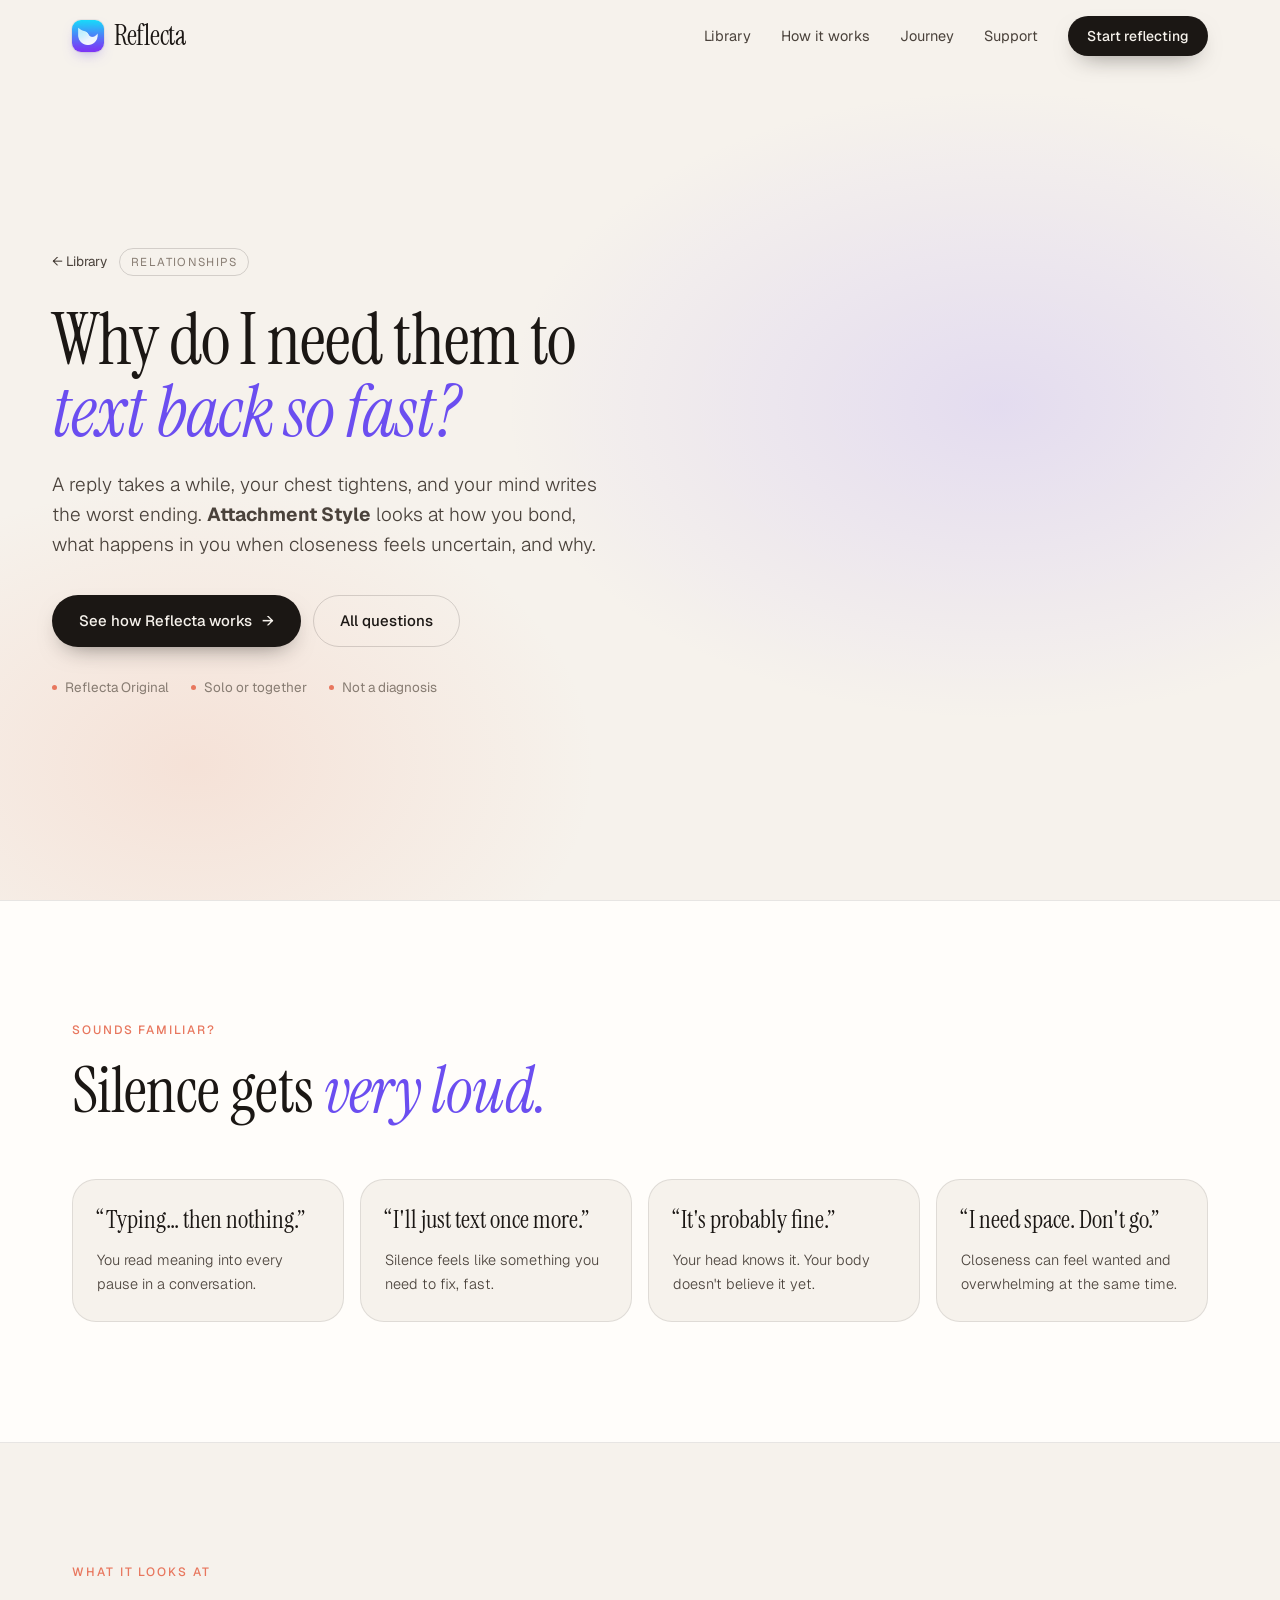
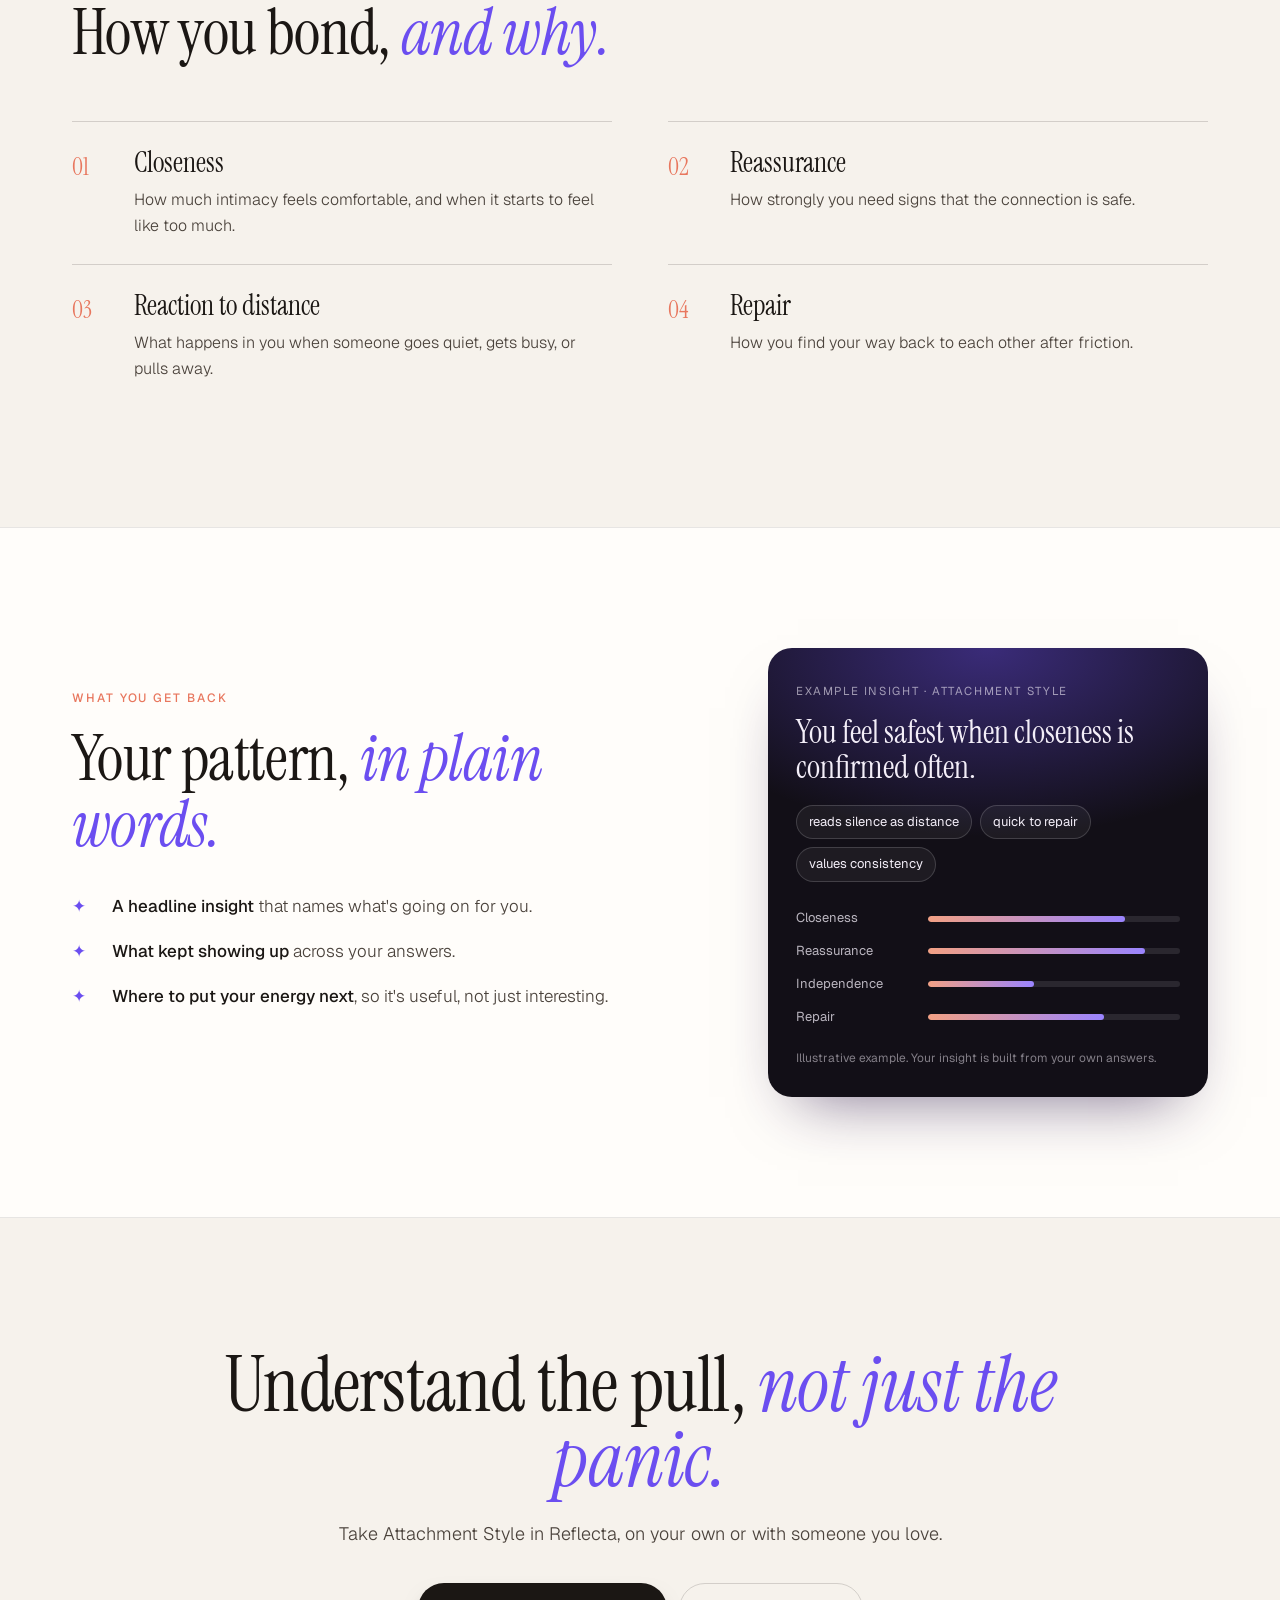
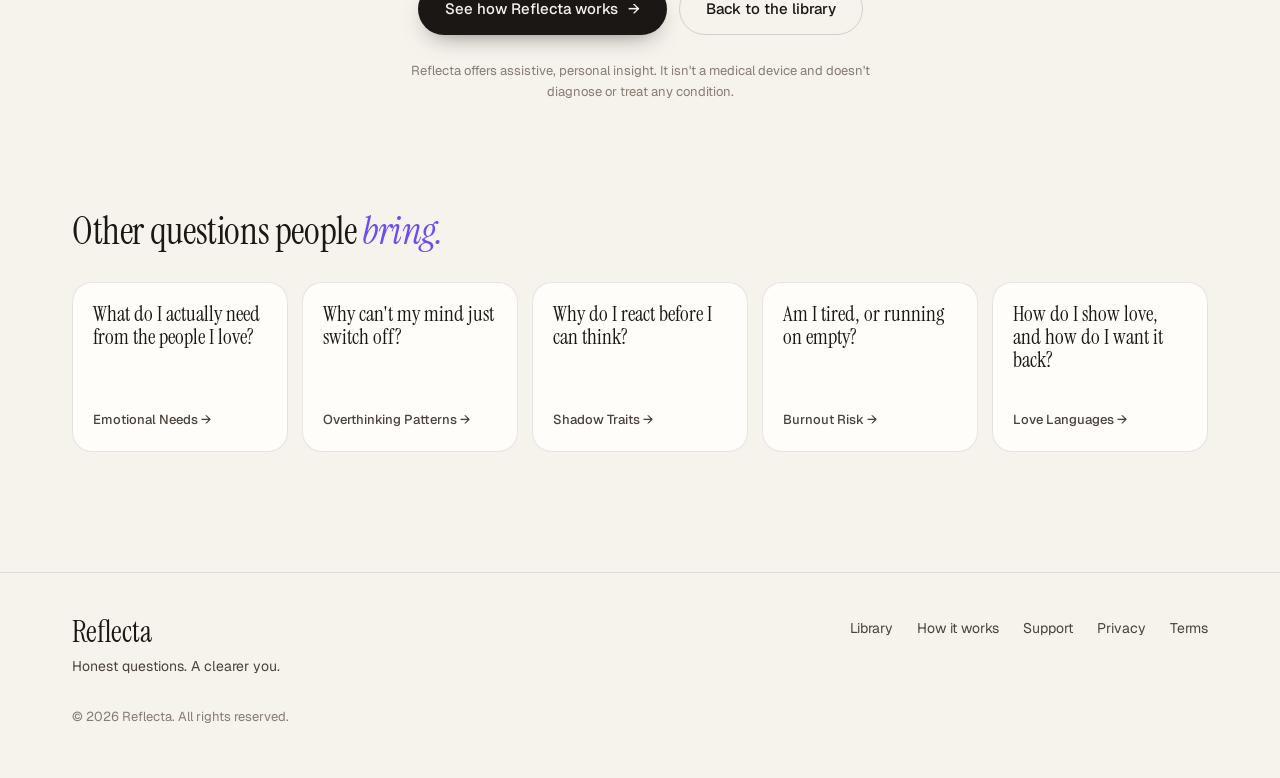
==== assessments/attachment-style/index.html @ c5481897 "Redesign landing around an animated thread story, add assessment pages - Hero film: a 2am "ok." text" ====
<!DOCTYPE html>
<html lang="en">
  <head>
    <meta charset="UTF-8" />
    <meta name="viewport" content="width=device-width, initial-scale=1" />
    <title>Why do I need them to text back so fast? · Attachment Style · Reflecta</title>
    <meta
      name="description"
      content="Attachment Style by Reflecta: understand why silence feels so loud, how you bond, and what you need to feel safe when closeness feels uncertain."
    />
    <meta name="theme-color" content="#f6f2ec" />
    <link rel="canonical" href="https://reflecta.app/assessments/attachment-style/" />
    <meta property="og:type" content="website" />
    <meta property="og:title" content="Why do I need them to text back so fast? · Reflecta" />
    <meta property="og:description" content="Attachment Style: understand why silence feels so loud." />
    <meta property="og:image" content="https://reflecta.app/icon.jpg" />
    <link rel="icon" href="../../icon.jpg" type="image/jpeg" sizes="any" />
    <link rel="apple-touch-icon" href="../../icon.jpg" />

    <link rel="preconnect" href="https://fonts.googleapis.com" />
    <link rel="preconnect" href="https://fonts.gstatic.com" crossorigin />
    <link
      href="https://fonts.googleapis.com/css2?family=Geist:wght@300;400;500;600&family=Instrument+Serif:ital@0;1&display=swap"
      rel="stylesheet"
    />
    <link rel="stylesheet" href="../assessment.css" />

    <script>
      // Open on the Reflecta thread unless motion is reduced or a moment is frozen (?t=).
      try {
        if (!matchMedia("(prefers-reduced-motion: reduce)").matches && !/[?&]t=/.test(location.search))
          document.documentElement.classList.add("intro-on");
      } catch (e) {}
    </script>

    <style>
      /* ---------- scene: the unanswered text ---------- */

      .a-hero {
        --glow-a: rgba(154, 132, 255, 0.2);
        --glow-b: rgba(242, 160, 132, 0.2);
      }

      .chat {
        left: 70px;
        top: 52px;
        width: 380px;
        height: 292px;
        padding: 16px 18px;
      }

      .chat > * {
        position: absolute;
      }

      .chat-head {
        left: 18px;
        top: 16px;
        display: flex;
        align-items: center;
        gap: 9px;
        font-size: 15px;
        font-weight: 500;
      }

      .av {
        display: inline-grid;
        place-items: center;
        width: 30px;
        height: 30px;
        border-radius: 50%;
        background: linear-gradient(135deg, #f2b28f, #c98ad8);
        color: #fff;
        font-size: 13px;
        font-weight: 600;
      }

      #sent {
        right: 18px;
        top: 66px;
        max-width: 250px;
        transform-origin: 100% 100%;
      }

      .delivered {
        right: 20px;
        top: 128px;
        font-size: 11.5px;
        color: var(--muted);
      }

      #reply {
        left: 18px;
        top: 156px;
        max-width: 250px;
        transform-origin: 0 100%;
      }

      .compose {
        left: 14px;
        right: 14px;
        bottom: 14px;
        height: 44px;
        display: flex;
        align-items: center;
        padding: 0 8px 0 16px;
        border-radius: 22px;
        border: 1px solid var(--line-2);
        background: var(--paper);
        font-size: 14px;
      }

      #draft:empty::before {
        content: "Message";
        color: var(--muted);
      }

      .caret {
        display: inline-block;
        width: 2px;
        height: 17px;
        margin-left: 1px;
        background: var(--violet);
        animation: blink 1s steps(1) infinite;
      }

      @keyframes blink {
        50% {
          opacity: 0;
        }
      }

      .compose .send {
        margin-left: auto;
        display: grid;
        place-items: center;
        width: 30px;
        height: 30px;
        border-radius: 50%;
        background: var(--paper-2);
        color: var(--muted);
      }

      .elapsed {
        left: 318px;
        top: 30px;
        display: grid;
        padding: 0;
        overflow: hidden;
      }

      .elapsed span {
        grid-area: 1 / 1;
        padding: 8px 14px;
      }

      .elapsed .dot {
        display: inline-block;
        width: 7px;
        height: 7px;
        margin-right: 6px;
        border-radius: 50%;
        background: var(--coral);
        vertical-align: 1px;
      }

      .elapsed .ok {
        background: #3aa76d;
      }

      #t1 {
        left: 330px;
        top: 312px;
      }

      #t2 {
        left: 18px;
        top: 330px;
      }

      #t3 {
        left: 196px;
        top: 362px;
      }

      /* heart monitor */

      .monitor {
        left: 40px;
        top: 410px;
        width: 480px;
        height: 64px;
        display: flex;
        align-items: center;
        gap: 14px;
      }

      .bpm {
        flex: none;
        width: 74px;
        font-size: 12px;
        color: var(--muted);
        line-height: 1.2;
      }

      .bpm b {
        display: block;
        font-family: var(--serif);
        font-weight: 400;
        font-size: 30px;
        color: var(--ink);
      }

      .bpm i {
        font-style: normal;
        color: var(--coral);
      }

      .ecg {
        position: relative;
        flex: 1;
        height: 64px;
        overflow: hidden;
        -webkit-mask-image: linear-gradient(90deg, transparent, #000 12%, #000 88%, transparent);
        mask-image: linear-gradient(90deg, transparent, #000 12%, #000 88%, transparent);
      }

      .ecg svg {
        position: absolute;
        left: 0;
        top: 0;
        width: 800px;
        height: 64px;
        overflow: visible;
      }

      .ecg path {
        fill: none;
        stroke-width: 2;
        stroke-linejoin: round;
        stroke-linecap: round;
      }

      .ecg .calm path {
        stroke: var(--violet);
      }

      .ecg .med path {
        stroke: #b064c8;
      }

      .ecg .fast path {
        stroke: var(--coral);
      }

      html.motion .ecg svg {
        animation: ecg 2.4s linear infinite;
      }

      html.motion .ecg .med {
        animation-duration: 1.7s;
      }

      html.motion .ecg .fast {
        animation-duration: 1.1s;
      }

      @keyframes ecg {
        to {
          translate: -400px 0;
        }
      }

      /* where you land */

      .spectrum {
        left: 70px;
        top: 494px;
        width: 420px;
      }

      .spectrum .track {
        position: relative;
        height: 6px;
        border-radius: 3px;
        background: linear-gradient(90deg, #8fb3e8, #c9b9f5 50%, var(--coral));
      }

      .spectrum .knob {
        position: absolute;
        left: 50%;
        top: 50%;
        width: 18px;
        height: 18px;
        margin: -9px 0 0 -9px;
        border-radius: 50%;
        background: var(--card);
        border: 2px solid var(--ink);
        box-shadow: 0 4px 10px rgba(27, 23, 20, 0.25);
        translate: 118px 0;
      }

      .spectrum .labels {
        display: flex;
        justify-content: space-between;
        margin-top: 12px;
        font-size: 12px;
        color: var(--muted);
      }

      .spectrum .labels b {
        color: var(--ink);
        font-weight: 500;
      }
    </style>
  </head>

  <body>
    <header class="site-header" id="site-header">
      <div class="wrap header-inner">
        <a class="brand-link" href="../../" aria-label="Reflecta home"><img src="../../icon.jpg" alt="" width="32" height="32" />Reflecta</a>
        <nav class="nav" aria-label="Primary">
          <a href="../../#assessments">Library</a>
          <a href="../../#how">How it works</a>
          <a href="../../#journey">Journey</a>
          <a href="../../#support">Support</a>
          <a class="btn btn-primary" href="../../#assessments">Start reflecting</a>
        </nav>
      </div>
    </header>

    <main>
      <section class="a-hero" aria-labelledby="title">
        <div class="wrap a-hero-grid">
          <div>
            <p class="crumbs"><a href="../../#assessments">← Library</a><span class="cat">Relationships</span></p>
            <h1 id="title">Why do I need them to <em>text back so fast?</em></h1>
            <p class="lead">
              A reply takes a while, your chest tightens, and your mind writes the worst ending.
              <strong>Attachment Style</strong> looks at how you bond, what happens in you when closeness
              feels uncertain, and why.
            </p>
            <div class="ctas">
              <a class="btn btn-primary" href="../../#how">See how Reflecta works <span class="arrow">→</span></a>
              <a class="btn btn-ghost" href="../../#assessments">All questions</a>
            </div>
            <ul class="hero-meta">
              <li>Reflecta Original</li>
              <li>Solo or together</li>
              <li>Not a diagnosis</li>
            </ul>
          </div>

          <figure class="scene-fig">
            <div class="stage-wrap">
              <div class="stage" id="stage" aria-hidden="true">
                <div class="scene">
                  <div class="s-chip elapsed" id="elapsed">
                    <span class="anim-only" id="e1"><i class="dot"></i>Delivered · just now</span>
                    <span class="anim-only" id="e2"><i class="dot"></i>Delivered · 4 min</span>
                    <span class="anim-only" id="e3"><i class="dot"></i>Delivered · 11 min</span>
                    <span class="anim-only" id="e4"><i class="dot"></i>Delivered · 23 min</span>
                    <span id="e5"><i class="dot ok"></i>Replied</span>
                  </div>

                  <div class="s-card chat" id="chat">
                    <div class="chat-head"><span class="av">A</span>Alex</div>
                    <div class="s-bub out" id="sent">Made it home! Tonight was really fun 💛</div>
                    <div class="delivered" id="delivered">Delivered 11:04 pm</div>
                    <div class="s-bub in" id="reply">Home safe too. Can't wait to see you again ✨</div>
                    <div class="compose"><span id="draft"></span><span class="caret"></span><span class="send">↑</span></div>
                  </div>

                  <div class="s-thought anim-only" id="t1">are they mad at me?</div>
                  <div class="s-thought anim-only" id="t2">did I come on too strong?</div>
                  <div class="s-thought anim-only" id="t3">maybe I should text again</div>

                  <div class="monitor" id="monitor">
                    <div class="bpm"><b id="bpm">74</b><i>♥</i> heart rate</div>
                    <div class="ecg">
                      <svg class="calm" id="ecgCalm" viewBox="0 0 800 64"><path /></svg>
                      <svg class="med anim-only" id="ecgMed" viewBox="0 0 800 64"><path /></svg>
                      <svg class="fast anim-only" id="ecgFast" viewBox="0 0 800 64"><path /></svg>
                    </div>
                  </div>

                  <div class="spectrum" id="spectrum">
                    <div class="track"><span class="knob" id="knob"></span></div>
                    <div class="labels"><span>Avoidant</span><span>Secure</span><b>Anxious</b></div>
                  </div>
                </div>
              </div>
            </div>
            <figcaption class="scene-cap">
              <span data-t0="0.3" data-t1="3.0">You hit send.</span>
              <span data-t0="3.2" data-t1="5.6">Minutes start to feel like hours.</span>
              <span data-t0="5.8" data-t1="8.6">Your body reacts before your mind does.</span>
              <span data-t0="9.0" data-t1="12.4">Attachment Style shows you <em>why.</em></span>
            </figcaption>
          </figure>
        </div>
      </section>

      <section class="section section-alt" aria-labelledby="familiar">
        <div class="wrap">
          <div class="section-head">
            <p class="kicker reveal">Sounds familiar?</p>
            <h2 class="reveal d1" id="familiar">Silence gets <em>very loud.</em></h2>
          </div>
          <div class="moments">
            <div class="moment reveal"><q>Typing… then nothing.</q><p>You read meaning into every pause in a conversation.</p></div>
            <div class="moment reveal d1"><q>I'll just text once more.</q><p>Silence feels like something you need to fix, fast.</p></div>
            <div class="moment reveal d2"><q>It's probably fine.</q><p>Your head knows it. Your body doesn't believe it yet.</p></div>
            <div class="moment reveal d3"><q>I need space. Don't go.</q><p>Closeness can feel wanted and overwhelming at the same time.</p></div>
          </div>
        </div>
      </section>

      <section class="section" aria-labelledby="looks">
        <div class="wrap">
          <div class="section-head">
            <p class="kicker reveal">What it looks at</p>
            <h2 class="reveal d1" id="looks">How you bond, <em>and why.</em></h2>
          </div>
          <div class="dims">
            <div class="dim reveal"><span class="ix">01</span><div><h3>Closeness</h3><p>How much intimacy feels comfortable, and when it starts to feel like too much.</p></div></div>
            <div class="dim reveal d1"><span class="ix">02</span><div><h3>Reassurance</h3><p>How strongly you need signs that the connection is safe.</p></div></div>
            <div class="dim reveal"><span class="ix">03</span><div><h3>Reaction to distance</h3><p>What happens in you when someone goes quiet, gets busy, or pulls away.</p></div></div>
            <div class="dim reveal d1"><span class="ix">04</span><div><h3>Repair</h3><p>How you find your way back to each other after friction.</p></div></div>
          </div>
        </div>
      </section>

      <section class="section section-alt" aria-labelledby="get">
        <div class="wrap get-grid">
          <div>
            <p class="kicker reveal">What you get back</p>
            <h2 class="reveal d1" id="get">Your pattern, <em>in plain words.</em></h2>
            <ul class="get-list">
              <li class="reveal"><span><b>A headline insight</b> that names what's going on for you.</span></li>
              <li class="reveal d1"><span><b>What kept showing up</b> across your answers.</span></li>
              <li class="reveal d2"><span><b>Where to put your energy next</b>, so it's useful, not just interesting.</span></li>
              <li class="reveal d3"><span><b>Take it together</b> and compare what each of you sees.</span></li>
            </ul>
          </div>
          <div class="s-dark insight-card reveal d1">
            <span class="k">Example insight · Attachment Style</span>
            <h3>You feel safest when closeness is confirmed often.</h3>
            <div class="chips"><span>reads silence as distance</span><span>quick to repair</span><span>values consistency</span></div>
            <div class="bars">
              <div class="bar">Closeness<i style="--v: 78%"></i></div>
              <div class="bar">Reassurance<i style="--v: 86%"></i></div>
              <div class="bar">Independence<i style="--v: 42%"></i></div>
              <div class="bar">Repair<i style="--v: 70%"></i></div>
            </div>
            <p class="note">Illustrative example. Your insight is built from your own answers.</p>
          </div>
        </div>
      </section>

      <section class="a-closing" aria-labelledby="closing">
        <div class="wrap reveal">
          <h2 id="closing">Understand the pull, <em>not just the panic.</em></h2>
          <p class="lead">Take Attachment Style in Reflecta, on your own or with someone you love.</p>
          <div class="ctas">
            <a class="btn btn-primary" href="../../#how">See how Reflecta works <span class="arrow">→</span></a>
            <a class="btn btn-ghost" href="../../#assessments">Back to the library</a>
          </div>
          <p class="disclaimer">Reflecta offers assistive, personal insight. It isn't a medical device and doesn't diagnose or treat any condition.</p>
        </div>
      </section>

      <section class="more" aria-labelledby="more">
        <div class="wrap">
          <h2 class="reveal" id="more">Other questions people <em>bring.</em></h2>
          <div class="more-grid">
            <a class="reveal" href="../emotional-needs/"><span class="q">What do I actually need from the people I love?</span><span class="n">Emotional Needs →</span></a>
            <a class="reveal d1" href="../overthinking-patterns/"><span class="q">Why can't my mind just switch off?</span><span class="n">Overthinking Patterns →</span></a>
            <a class="reveal d2" href="../shadow-traits/"><span class="q">Why do I react before I can think?</span><span class="n">Shadow Traits →</span></a>
            <a class="reveal d3" href="../burnout-risk/"><span class="q">Am I tired, or running on empty?</span><span class="n">Burnout Risk →</span></a>
            <a class="reveal d3" href="../love-languages/"><span class="q">How do I show love, and how do I want it back?</span><span class="n">Love Languages →</span></a>
          </div>
        </div>
      </section>
    </main>

    <footer>
      <div class="wrap footer-grid">
        <div class="footer-brand">
          <div class="name">Reflecta</div>
          <p>Honest questions. A clearer you.</p>
        </div>
        <div class="footer-links" aria-label="Footer">
          <a href="../../#assessments">Library</a>
          <a href="../../#how">How it works</a>
          <a href="../../#support">Support</a>
          <a href="../../#privacy">Privacy</a>
          <a href="../../#terms">Terms</a>
        </div>
        <p class="footer-meta">© <span id="year"></span> Reflecta. All rights reserved.</p>
      </div>
    </footer>

    <script src="../../thread.js"></script>
    <script src="../assessment.js"></script>
    <script>
      /* Scene (13 s loop): a text is sent · the "Delivered" clock ticks, worried thoughts pile up
       * and the heart rate climbs · a reply-chaser gets typed and deleted · the reply arrives,
       * the pulse settles · the spectrum shows where this leans: anxious. */
      (function () {
        // Heartbeat lines: a beat every `period` px, spike of `amp` px, two screens wide.
        function ecg(period, amp) {
          var d = "M0 40";
          for (var x = 0; x < 800; x += period) {
            d +=
              " L" + (x + period * 0.3) + " 40" +
              " q" + period * 0.05 + " -5 " + period * 0.1 + " 0" +
              " L" + (x + period * 0.5) + " 40" +
              " l4 " + amp * 0.18 + " l5 " + -amp * 1.18 + " l5 " + amp * 1.3 + " l4 " + -amp * 0.3 +
              " L" + (x + period * 0.75) + " 40" +
              " q" + period * 0.07 + " -8 " + period * 0.14 + " 0" +
              " L" + (x + period) + " 40";
          }
          return d;
        }
        document.querySelector("#ecgCalm path").setAttribute("d", ecg(100, 22));
        document.querySelector("#ecgMed path").setAttribute("d", ecg(66.67, 28));
        document.querySelector("#ecgFast path").setAttribute("d", ecg(44.44, 34));
      })();

      Scene(13, function (s) {
        var $ = function (id) {
          return document.getElementById(id);
        };
        s.pop($("chat"), 0.1, { s: 0.94, d: 0.7 });
        s.pop($("sent"), 0.45, { s: 0.85 });
        s.keys($("delivered"), [{ t: 0.9, opacity: 0 }, { t: 1.3, opacity: 1 }]);

        // the clock that won't stop
        var swap = { from: { opacity: 0, translate: "0 12px", filter: "blur(4px)" }, out: { opacity: 0, translate: "0 -12px", filter: "blur(4px)" }, i: 0.35, x: 0.3 };
        s.pop($("elapsed"), 0.9, { s: 0.8 });
        s.win($("e1"), 0.9, 3.0, swap);
        s.win($("e2"), 3.1, 5.4, swap);
        s.win($("e3"), 5.5, 7.0, swap);
        s.win($("e4"), 7.1, 8.7, swap);
        s.keys($("e5"), [{ t: 8.8, opacity: 0, translate: "0 12px", filter: "blur(4px)", easing: s.E.out }, { t: 9.2, opacity: 1, translate: "0 0", filter: "blur(0px)" }]);

        // the spiral
        var think = { from: { opacity: 0, scale: 0.6, filter: "blur(6px)" }, to: { opacity: 1, scale: 1, filter: "blur(0px)" }, out: { opacity: 0, scale: 0.9, filter: "blur(8px)" }, ease: s.E.spring, i: 0.6, x: 0.5 };
        s.win($("t1"), 3.4, 8.7, think);
        s.win($("t2"), 5.8, 8.75, think);
        s.win($("t3"), 7.2, 8.8, think);
        s.keys($("chat"), [{ t: 3.0, rotate: "0deg" }, { t: 6.0, rotate: "-0.6deg" }, { t: 7.5, rotate: "0.6deg" }, { t: 8.8, rotate: "0deg" }]);
        s.type($("draft"), "hey, just checking you got home ok?", 7.6, 8.3, [8.45, 8.75]);

        // the reply
        s.pop($("reply"), 8.95, { s: 0.6, d: 0.7 });

        // the body: three heartbeat lines and a counter
        s.keys($("ecgCalm"), [{ t: 3.0, opacity: 1 }, { t: 3.5, opacity: 0 }, { t: 9.0, opacity: 0 }, { t: 9.6, opacity: 1 }]);
        s.keys($("ecgMed"), [{ t: 0, opacity: 0 }, { t: 3.0, opacity: 0 }, { t: 3.5, opacity: 1 }, { t: 5.5, opacity: 1 }, { t: 6.0, opacity: 0 }]);
        s.keys($("ecgFast"), [{ t: 0, opacity: 0 }, { t: 5.5, opacity: 0 }, { t: 6.0, opacity: 1 }, { t: 9.0, opacity: 1 }, { t: 9.6, opacity: 0 }]);
        var bpmKeys = [[0, 72], [3.0, 72], [5.4, 92], [7.0, 109], [8.8, 124], [10.0, 75]];
        var bpm = $("bpm");
        s.track(function (t) {
          var v = bpmKeys[bpmKeys.length - 1][1];
          for (var i = 1; i < bpmKeys.length; i++) {
            if (t < bpmKeys[i][0]) {
              var a = bpmKeys[i - 1];
              var b = bpmKeys[i];
              v = a[1] + ((b[1] - a[1]) * (t - a[0])) / (b[0] - a[0]);
              break;
            }
          }
          var str = String(Math.round(v));
          if (bpm._v !== str) {
            bpm.textContent = str;
            bpm._v = str;
          }
        });

        // where it leans
        s.keys($("spectrum"), [{ t: 9.7, opacity: 0, translate: "0 14px", easing: s.E.out }, { t: 10.3, opacity: 1, translate: "0 0" }]);
        s.at($("knob"), 10.4, { translate: "0 0" }, { translate: "118px 0" }, 1.1, s.E.spring);
      });
    </script>
  </body>
</html>
---- assessments/assessment.css ----
:root {
  --paper: #f6f2ec;
  --paper-2: #efe8de;
  --card: #fffdfa;
  --ink: #1b1714;
  --ink-2: #4a423b;
  --muted: #877c72;
  --line: rgba(27, 23, 20, 0.1);
  --line-2: rgba(27, 23, 20, 0.16);
  --coral: #e8775e;
  --coral-2: #f2a084;
  --violet: #6b4ef0;
  --violet-2: #9a84ff;
  --screen: #120f17;
  --serif: "Instrument Serif", "Iowan Old Style", Georgia, serif;
  --sans: "Geist", ui-sans-serif, system-ui, -apple-system, "Segoe UI", sans-serif;
  --out: cubic-bezier(0.2, 0.8, 0.2, 1);
  --inout: cubic-bezier(0.65, 0, 0.35, 1);
  --shadow: 0 1px 2px rgba(27, 23, 20, 0.05), 0 12px 32px -12px rgba(27, 23, 20, 0.18);
  --shadow-lg: 0 2px 6px rgba(27, 23, 20, 0.05), 0 30px 60px -24px rgba(27, 23, 20, 0.28);
}

*,
*::before,
*::after {
  box-sizing: border-box;
}

html {
  -webkit-text-size-adjust: 100%;
  scroll-behavior: smooth;
  scroll-padding-top: 84px;
}

body {
  margin: 0;
  background: var(--paper);
  color: var(--ink);
  font-family: var(--sans);
  font-size: 17px;
  line-height: 1.6;
  font-weight: 400;
  -webkit-font-smoothing: antialiased;
  text-rendering: optimizeLegibility;
  overflow-x: hidden;
}

img,
svg {
  display: block;
}

a {
  color: inherit;
}

em {
  font-style: italic;
}

.wrap {
  width: 100%;
  max-width: 1200px;
  margin: 0 auto;
  padding: 0 32px;
}

.kicker {
  margin: 0 0 18px;
  font-size: 12px;
  font-weight: 500;
  letter-spacing: 0.16em;
  text-transform: uppercase;
  color: var(--coral);
}

h1,
h2,
h3 {
  margin: 0;
  font-weight: 400;
}

h2 {
  font-family: var(--serif);
  font-size: clamp(40px, 5vw, 68px);
  line-height: 1.02;
  letter-spacing: -0.01em;
}

h2 em,
h1 em {
  color: var(--violet);
}

.lead {
  margin: 22px 0 0;
  max-width: 34em;
  font-size: 18px;
  line-height: 1.6;
  color: var(--ink-2);
  font-weight: 300;
}

.btn {
  display: inline-flex;
  align-items: center;
  justify-content: center;
  gap: 10px;
  height: 52px;
  padding: 0 26px;
  border-radius: 999px;
  font: 500 15px/1 var(--sans);
  text-decoration: none;
  border: 1px solid transparent;
  cursor: pointer;
  transition:
    transform 0.3s var(--out),
    background 0.3s,
    box-shadow 0.3s,
    border-color 0.3s;
}

.btn:hover {
  transform: translateY(-2px);
}

.btn:focus-visible,
.film-ctl:focus-visible,
summary:focus-visible,
.nav a:focus-visible {
  outline: 2px solid var(--violet);
  outline-offset: 3px;
}

.btn-primary {
  background: var(--ink);
  color: var(--paper);
  box-shadow: 0 10px 24px -12px rgba(27, 23, 20, 0.6);
}

.btn-primary:hover {
  box-shadow: 0 16px 30px -12px rgba(107, 78, 240, 0.55);
  background: #241d2e;
}

.btn-ghost {
  color: var(--ink);
  border-color: var(--line-2);
  background: transparent;
}

.btn-ghost:hover {
  border-color: var(--ink);
}

.btn .arrow {
  transition: transform 0.3s var(--out);
}

.btn:hover .arrow {
  transform: translateX(3px);
}

/* ---------- header ---------- */

.site-header {
  position: fixed;
  inset: 0 0 auto;
  z-index: 50;
  transition:
    background 0.35s,
    box-shadow 0.35s,
    backdrop-filter 0.35s;
}

.site-header.is-scrolled {
  background: rgba(246, 242, 236, 0.82);
  backdrop-filter: saturate(1.4) blur(14px);
  -webkit-backdrop-filter: saturate(1.4) blur(14px);
  box-shadow: 0 1px 0 var(--line);
}

.header-inner {
  display: flex;
  align-items: center;
  justify-content: space-between;
  height: 72px;
}

.brand-link {
  display: inline-flex;
  align-items: center;
  gap: 10px;
  text-decoration: none;
  font-family: var(--serif);
  font-size: 28px;
  line-height: 1;
  letter-spacing: -0.01em;
}

.brand-link img {
  width: 32px;
  height: 32px;
  border-radius: 9px;
  box-shadow:
    0 0 0 1px rgba(27, 23, 20, 0.06),
    0 6px 14px -6px rgba(107, 78, 240, 0.55);
}

.nav {
  display: flex;
  align-items: center;
  gap: 30px;
  font-size: 14.5px;
}

.nav a {
  text-decoration: none;
  color: var(--ink-2);
  transition: color 0.2s;
}

.nav a:hover {
  color: var(--ink);
}

.nav .btn {
  height: 40px;
  padding: 0 18px;
  font-size: 14px;
  color: var(--paper);
}

.nav .btn:hover {
  color: var(--paper);
}

.reveal {
  opacity: 0;
  translate: 0 24px;
  filter: blur(6px);
  transition:
    opacity 0.9s var(--out),
    translate 0.9s var(--out),
    filter 0.9s var(--out);
}

.reveal.is-visible {
  opacity: 1;
  translate: 0 0;
  filter: none;
}

.d1 {
  transition-delay: 0.08s;
}

.d2 {
  transition-delay: 0.16s;
}

.d3 {
  transition-delay: 0.24s;
}

footer {
  border-top: 1px solid var(--line);
  padding: 44px 0 50px;
  font-size: 14px;
  color: var(--ink-2);
}

.footer-grid {
  display: grid;
  grid-template-columns: 1fr auto;
  gap: 20px 40px;
  align-items: start;
}

.footer-brand .name {
  font-family: var(--serif);
  font-size: 30px;
  line-height: 1;
  color: var(--ink);
}

.footer-brand p {
  margin: 8px 0 0;
}

.footer-links {
  display: flex;
  flex-wrap: wrap;
  gap: 10px 24px;
}

.footer-links a {
  text-decoration: none;
}

.footer-links a:hover {
  color: var(--ink);
}

.footer-meta {
  grid-column: 1 / -1;
  margin: 10px 0 0;
  color: var(--muted);
  font-size: 13px;
}


/* ======================================================================================
 * Assessment pages (assessments/<slug>/). Shared layout; each page adds its own scene.
 * ==================================================================================== */

.section {
  padding: 120px 0;
}

.section-alt {
  background: var(--card);
  border-block: 1px solid var(--line);
}

.section-head {
  max-width: 760px;
}

/* hero */

.a-hero {
  position: relative;
  overflow: hidden;
  overflow: clip;
  isolation: isolate;
}

.a-hero::before {
  content: "";
  position: absolute;
  inset: 0;
  z-index: -1;
  background:
    radial-gradient(55% 50% at 78% 45%, var(--glow-a, rgba(154, 132, 255, 0.18)), transparent 70%),
    radial-gradient(45% 45% at 15% 85%, var(--glow-b, rgba(242, 160, 132, 0.18)), transparent 70%);
}

.a-hero-grid {
  display: grid;
  grid-template-columns: minmax(0, 1fr) auto;
  align-items: center;
  gap: 56px;
  min-height: min(100svh, 940px);
  max-width: 1240px;
  padding: 110px 32px 64px;
}

.crumbs {
  display: flex;
  align-items: center;
  gap: 12px;
  margin: 0 0 28px;
  font-size: 13.5px;
  color: var(--muted);
}

.crumbs a {
  display: inline-flex;
  align-items: center;
  gap: 6px;
  color: var(--ink-2);
  text-decoration: none;
  transition: color 0.2s;
}

.crumbs a:hover {
  color: var(--ink);
}

.crumbs .cat {
  padding: 4px 11px;
  border-radius: 999px;
  border: 1px solid var(--line-2);
  font-size: 11.5px;
  letter-spacing: 0.12em;
  text-transform: uppercase;
}

.a-hero h1 {
  font-family: var(--serif);
  font-size: clamp(46px, 5.6vw, 84px);
  line-height: 1;
  letter-spacing: -0.015em;
  max-width: 10em;
}

.a-hero h1 em {
  color: var(--violet);
}

.a-hero .lead {
  font-size: 19px;
  max-width: 30em;
}

.ctas {
  display: flex;
  flex-wrap: wrap;
  gap: 12px;
  margin-top: 34px;
}

.hero-meta {
  display: flex;
  flex-wrap: wrap;
  gap: 8px 22px;
  margin: 30px 0 0;
  padding: 0;
  list-style: none;
  font-size: 13.5px;
  color: var(--muted);
}

.hero-meta li {
  display: inline-flex;
  align-items: center;
  gap: 8px;
}

.hero-meta li::before {
  content: "";
  width: 5px;
  height: 5px;
  border-radius: 50%;
  background: var(--coral);
}

/* the scene: a fixed 560×560 world scaled to its box (see assessment.js) */

.scene-fig {
  margin: 0;
  width: min(540px, 42vw, calc((100svh - 220px)));
}

.stage-wrap {
  position: relative;
  width: 100%;
  aspect-ratio: 1;
}

.stage {
  position: absolute;
  left: 0;
  top: 0;
  width: 560px;
  height: 560px;
  transform-origin: 0 0;
  scale: var(--k, 1);
  font-family: var(--sans);
  user-select: none;
  pointer-events: none;
}

.stage > *,
.scene > * {
  position: absolute;
}

.scene {
  inset: 0;
}

/* Elements that only make sense in motion (a ticking clock's other values, a deleted
   draft…) are hidden in the still frame shown without JS or with reduced motion. */
html:not(.motion) .anim-only {
  display: none !important;
}

.scene-cap {
  position: relative;
  display: grid;
  margin-top: 22px;
  min-height: 2.6em;
  font-family: var(--serif);
  font-size: 25px;
  line-height: 1.15;
  text-align: center;
  color: var(--ink);
}

.scene-cap > span {
  grid-area: 1 / 1;
}

.scene-cap em {
  color: var(--violet);
}

html.motion .scene-cap > span {
  opacity: 0;
}

html:not(.motion) .scene-cap > span:not(:last-child) {
  display: none;
}

/* stage kit, reused by every scene */

.s-card {
  border-radius: 22px;
  background: var(--card);
  border: 1px solid var(--line);
  box-shadow: var(--shadow-lg);
}

.s-bub {
  max-width: 280px;
  padding: 11px 15px;
  border-radius: 20px;
  font-size: 15px;
  line-height: 1.38;
}

.s-bub.out {
  background: var(--ink);
  color: #f7f2ea;
  border-bottom-right-radius: 6px;
}

.s-bub.in {
  background: var(--card);
  color: var(--ink);
  border: 1px solid var(--line);
  border-bottom-left-radius: 6px;
  box-shadow: var(--shadow);
}

.s-chip {
  display: inline-flex;
  align-items: center;
  gap: 8px;
  padding: 8px 14px;
  border-radius: 999px;
  background: rgba(255, 253, 250, 0.94);
  border: 1px solid var(--line);
  box-shadow: var(--shadow);
  font-size: 13.5px;
  color: var(--ink-2);
  white-space: nowrap;
}

.s-thought {
  padding: 8px 14px;
  border-radius: 999px;
  background: rgba(255, 253, 250, 0.94);
  border: 1px solid var(--line);
  box-shadow: var(--shadow);
  font-family: var(--serif);
  font-style: italic;
  font-size: 19px;
  line-height: 1;
  color: var(--ink-2);
  white-space: nowrap;
}

.s-label {
  font-size: 11.5px;
  letter-spacing: 0.14em;
  text-transform: uppercase;
  color: var(--muted);
}

.s-dark {
  border-radius: 24px;
  background:
    radial-gradient(110% 60% at 50% 0%, rgba(107, 78, 240, 0.45), transparent 70%),
    var(--screen);
  color: #f3eef8;
  box-shadow: 0 30px 60px -30px rgba(40, 20, 70, 0.6);
}

/* sections */

.moments {
  display: grid;
  grid-template-columns: repeat(4, minmax(0, 1fr));
  gap: 16px;
  margin-top: 56px;
}

.moment {
  padding: 26px 24px;
  border-radius: 24px;
  background: var(--card);
  border: 1px solid var(--line);
}

.section-alt .moment {
  background: var(--paper);
}

.moment q {
  display: block;
  font-family: var(--serif);
  font-size: 25px;
  line-height: 1.12;
  quotes: "“" "”";
}

.moment p {
  margin: 14px 0 0;
  font-size: 14.5px;
  color: var(--ink-2);
  font-weight: 300;
}

.dims {
  display: grid;
  grid-template-columns: repeat(2, minmax(0, 1fr));
  gap: 0 56px;
  margin-top: 56px;
}

.dim {
  display: grid;
  grid-template-columns: 44px 1fr;
  gap: 18px;
  padding: 26px 0;
  border-top: 1px solid var(--line-2);
}

.dim .ix {
  font-family: var(--serif);
  font-size: 24px;
  color: var(--coral);
}

.dim h3 {
  font-family: var(--serif);
  font-size: 28px;
  line-height: 1.1;
}

.dim p {
  margin: 8px 0 0;
  color: var(--ink-2);
  font-weight: 300;
  font-size: 16px;
}

.get-grid {
  display: grid;
  grid-template-columns: minmax(0, 1fr) minmax(0, 440px);
  gap: 72px;
  align-items: center;
}

.get-list {
  display: grid;
  gap: 18px;
  margin: 36px 0 0;
  padding: 0;
  list-style: none;
}

.get-list li {
  display: grid;
  grid-template-columns: 28px 1fr;
  gap: 12px;
  color: var(--ink-2);
  font-weight: 300;
}

.get-list li::before {
  content: "✦";
  color: var(--violet);
}

.get-list b {
  color: var(--ink);
  font-weight: 500;
}

.insight-card {
  padding: 28px;
}

.insight-card .k {
  font-size: 11.5px;
  letter-spacing: 0.14em;
  text-transform: uppercase;
  color: rgba(243, 238, 248, 0.6);
}

.insight-card h3 {
  margin-top: 12px;
  font-family: var(--serif);
  font-size: 32px;
  line-height: 1.08;
}

.insight-card .chips {
  display: flex;
  flex-wrap: wrap;
  gap: 8px;
  margin-top: 20px;
}

.insight-card .chips span {
  padding: 6px 12px;
  border-radius: 999px;
  border: 1px solid rgba(255, 255, 255, 0.16);
  background: rgba(255, 255, 255, 0.05);
  font-size: 13px;
}

.insight-card .bars {
  display: grid;
  gap: 12px;
  margin-top: 26px;
}

.insight-card .bar {
  display: grid;
  grid-template-columns: 120px 1fr;
  align-items: center;
  gap: 12px;
  font-size: 13px;
  color: rgba(243, 238, 248, 0.75);
}

.insight-card .bar i {
  display: block;
  height: 6px;
  border-radius: 3px;
  background: rgba(255, 255, 255, 0.1);
  overflow: hidden;
}

.insight-card .bar i::after {
  content: "";
  display: block;
  width: var(--v);
  height: 100%;
  border-radius: 3px;
  background: linear-gradient(90deg, var(--coral-2), var(--violet-2));
  transform-origin: 0 50%;
  transition: transform 1.4s var(--out) 0.3s;
}

.reveal:not(.is-visible) .insight-card .bar i::after,
.insight-card.reveal:not(.is-visible) .bar i::after {
  transform: scaleX(0);
}

.insight-card .note {
  margin: 22px 0 0;
  font-size: 12px;
  color: rgba(243, 238, 248, 0.5);
}

.a-closing {
  padding: 130px 0 110px;
  text-align: center;
}

.a-closing h2 {
  font-size: clamp(44px, 6vw, 88px);
  line-height: 0.98;
  max-width: 13em;
  margin: 0 auto;
}

.a-closing .lead {
  margin: 22px auto 0;
}

.a-closing .ctas {
  justify-content: center;
}

.disclaimer {
  margin: 26px auto 0;
  max-width: 36em;
  font-size: 13px;
  color: var(--muted);
}

.more {
  padding: 0 0 120px;
}

.more h2 {
  font-size: clamp(30px, 3vw, 40px);
}

.more-grid {
  display: grid;
  grid-template-columns: repeat(5, minmax(0, 1fr));
  gap: 14px;
  margin-top: 30px;
}

.more-grid a {
  display: flex;
  flex-direction: column;
  justify-content: space-between;
  gap: 18px;
  min-height: 170px;
  padding: 20px;
  border-radius: 20px;
  background: var(--card);
  border: 1px solid var(--line);
  text-decoration: none;
  transition:
    transform 0.4s var(--out),
    box-shadow 0.4s var(--out);
}

.more-grid a:hover {
  transform: translateY(-4px);
  box-shadow: var(--shadow-lg);
}

.more-grid .q {
  font-family: var(--serif);
  font-size: 21px;
  line-height: 1.1;
}

.more-grid .n {
  font-size: 13px;
  font-weight: 500;
  color: var(--ink-2);
}

@media (max-width: 1020px) {
  .moments {
    grid-template-columns: repeat(2, minmax(0, 1fr));
  }

  .more-grid {
    grid-template-columns: repeat(2, minmax(0, 1fr));
  }

  .get-grid {
    grid-template-columns: 1fr;
    gap: 44px;
  }
}

@media (max-width: 880px) {
  .nav a:not(.btn) {
    display: none;
  }

  .a-hero-grid {
    grid-template-columns: 1fr;
    gap: 36px;
    min-height: 0;
    padding: 100px 20px 60px;
  }

  .scene-fig {
    width: min(100%, 460px);
    justify-self: center;
  }

  .dims {
    grid-template-columns: 1fr;
  }
}

@media (max-width: 640px) {
  body {
    font-size: 16px;
  }

  .wrap {
    padding: 0 20px;
  }

  .section {
    padding: 88px 0;
  }

  .moments,
  .more-grid {
    grid-template-columns: 1fr;
  }

  .more-grid a {
    min-height: 0;
  }

  .a-hero h1 {
    font-size: clamp(42px, 12vw, 56px);
  }

  .scene-cap {
    font-size: 21px;
  }

  .ctas .btn {
    flex: 1 1 auto;
  }

  .footer-grid {
    grid-template-columns: 1fr;
  }
}

@media (prefers-reduced-motion: reduce) {
  html {
    scroll-behavior: auto;
  }

  .reveal {
    opacity: 1;
    translate: none;
    filter: none;
    transition: none;
  }
}

/* Opening on the thread (thread.js): the page stays hidden until the tangle is pulled. */
html.intro-on .site-header,
html.intro-on main,
html.intro-on footer {
  opacity: 0;
}
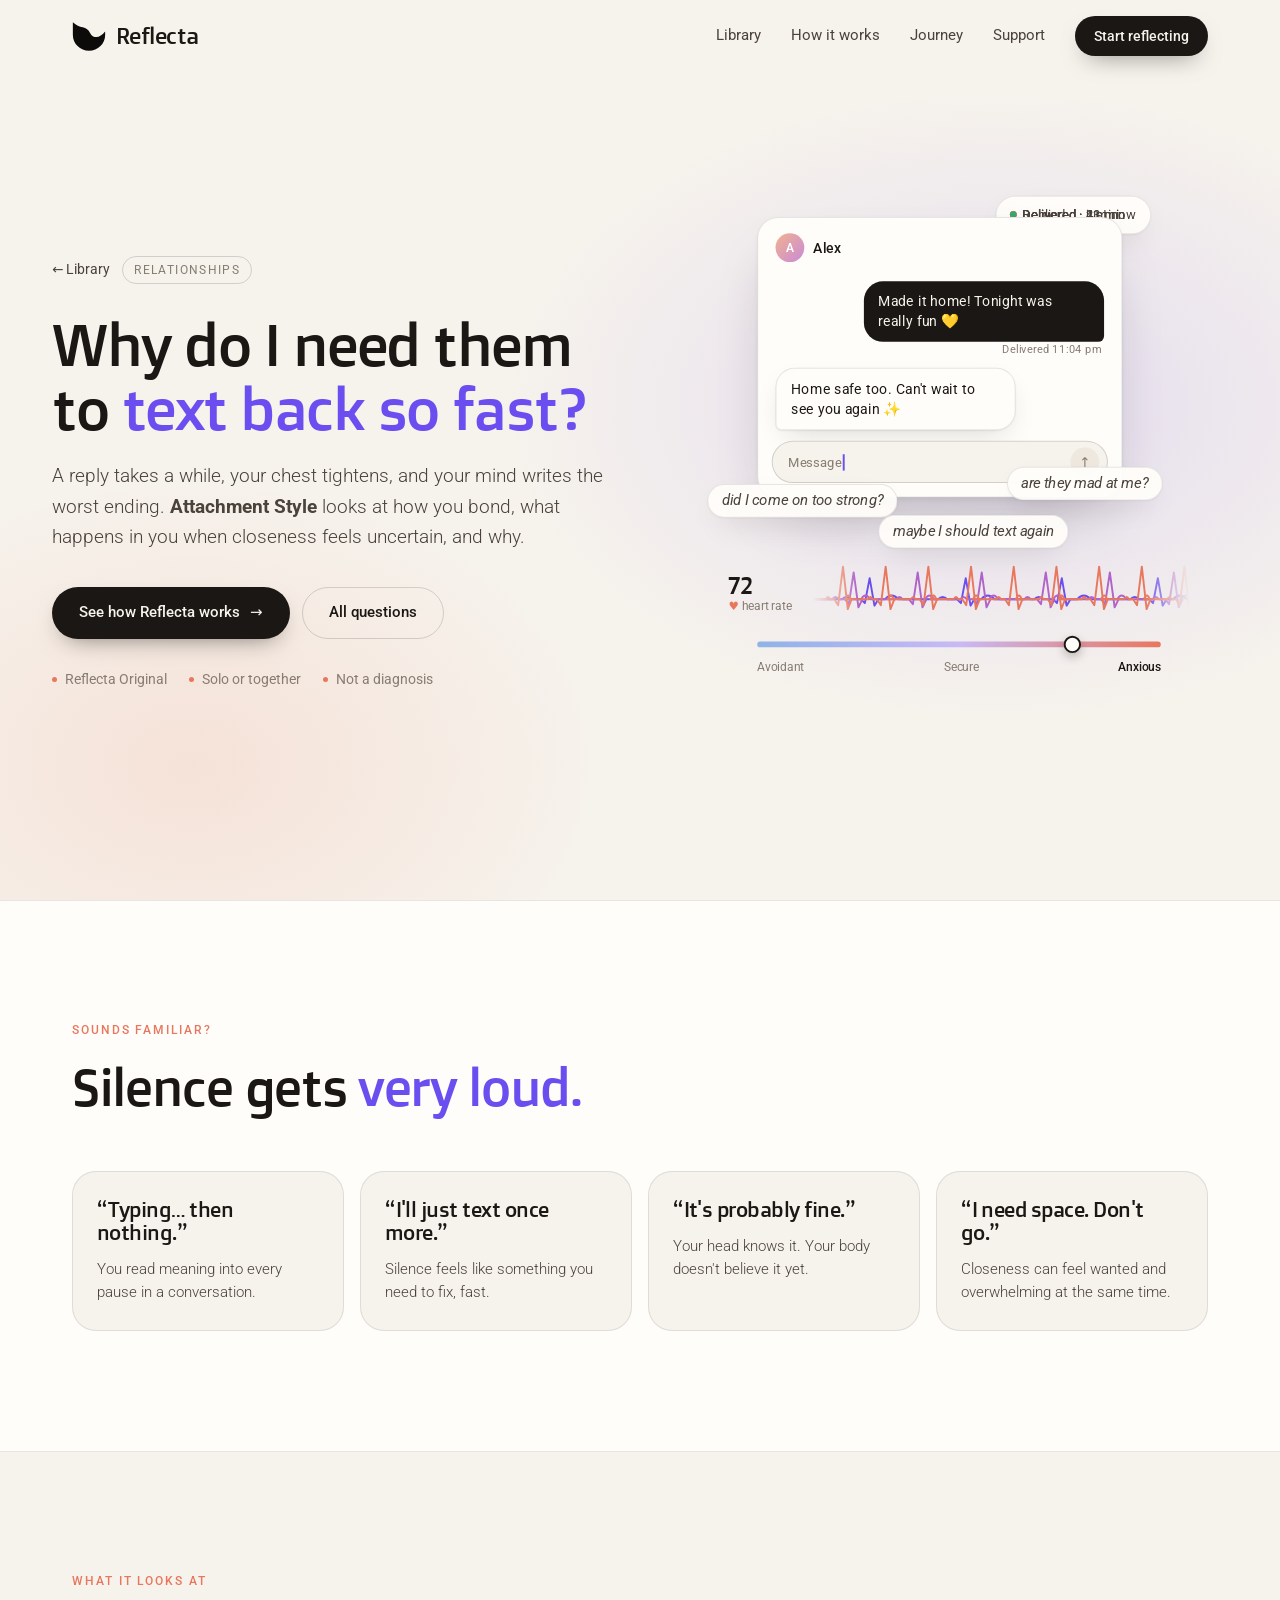
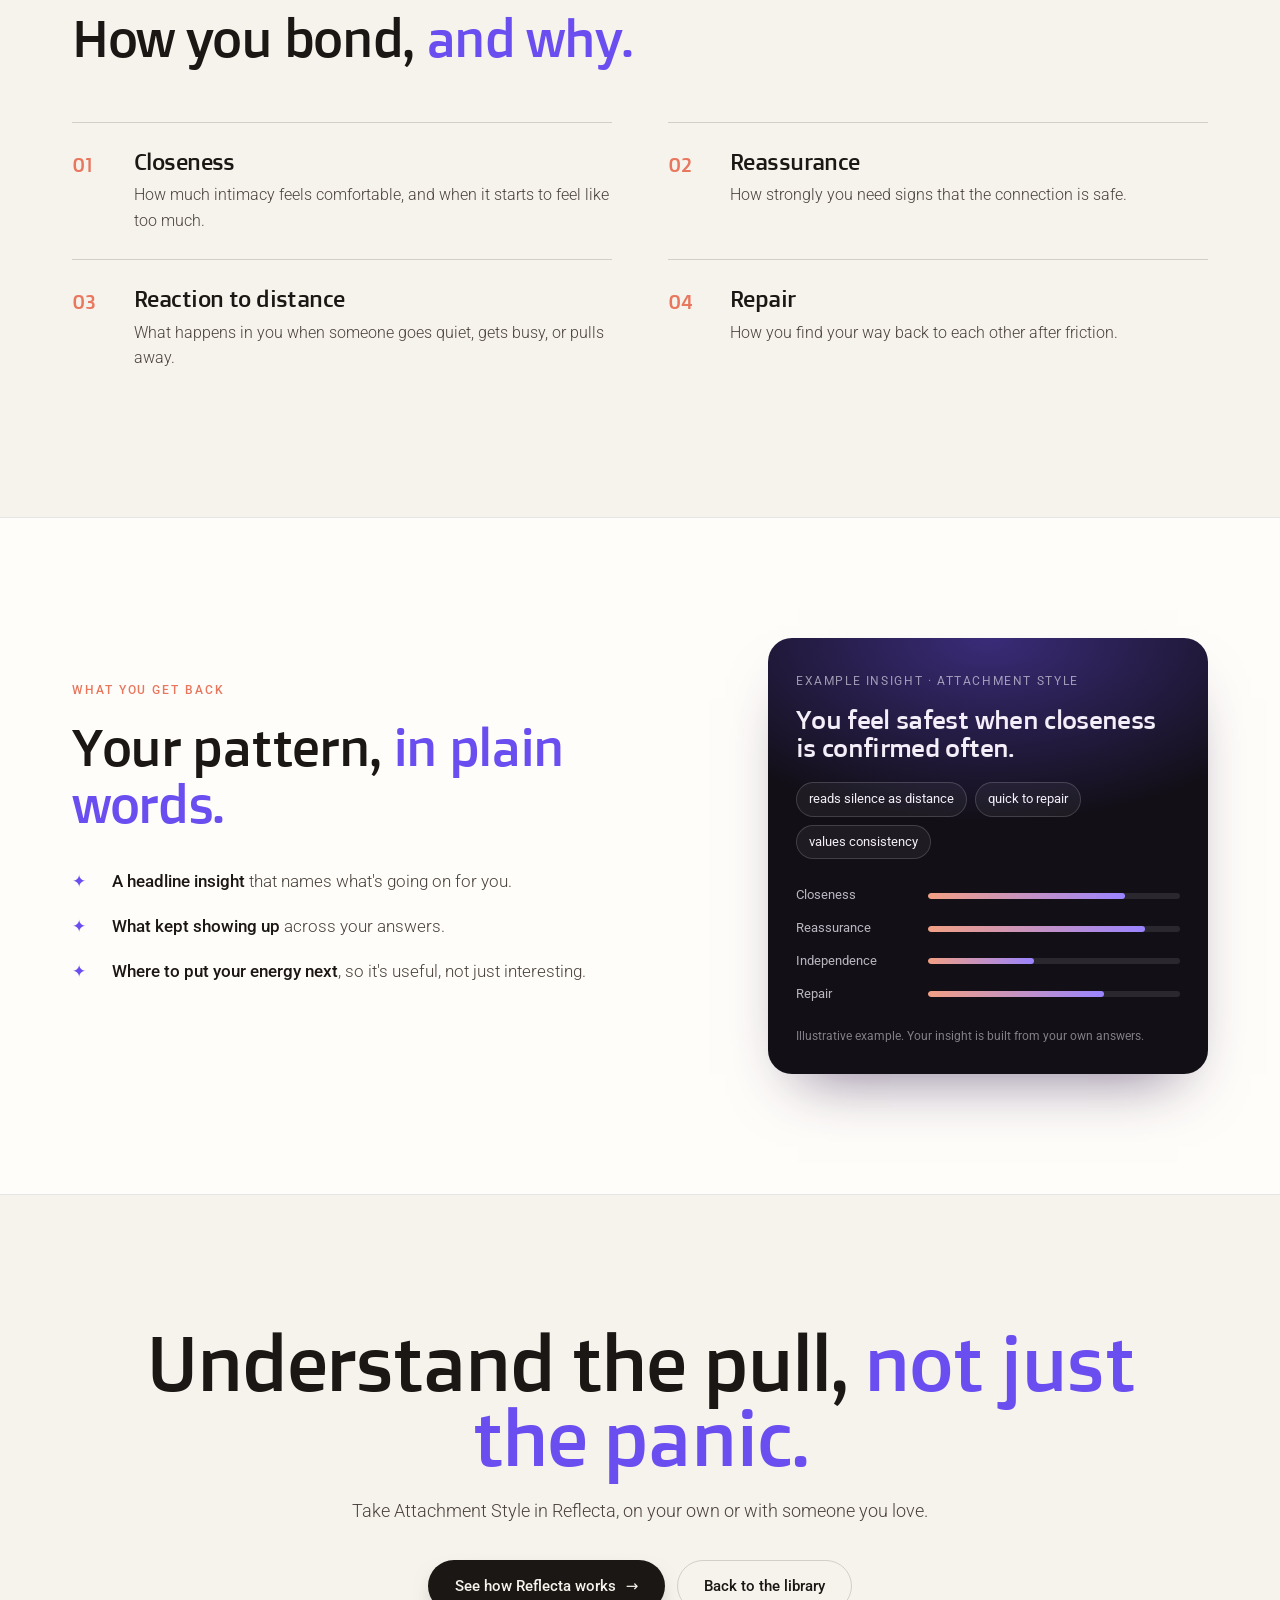
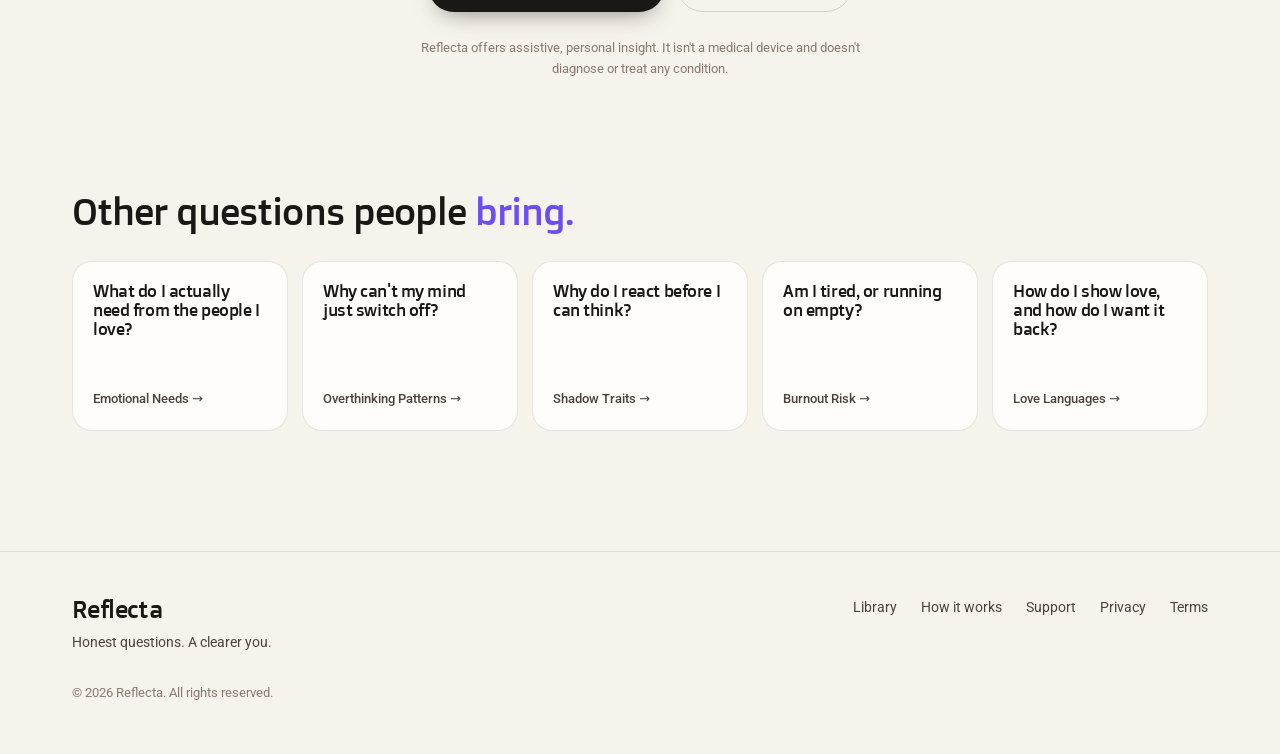
==== commit e8f5701a: "Roboto and Doppio One, a black shimmering logo, favicon and share images, SEO, and a thread per ques" ====
--- a/assessments/attachment-style/index.html
+++ b/assessments/attachment-style/index.html
@@ -9,18 +9,103 @@
       content="Attachment Style by Reflecta: understand why silence feels so loud, how you bond, and what you need to feel safe when closeness feels uncertain."
     />
     <meta name="theme-color" content="#f6f2ec" />
+    <meta name="robots" content="index, follow, max-image-preview:large" />
     <link rel="canonical" href="https://reflecta.app/assessments/attachment-style/" />
+
     <meta property="og:type" content="website" />
+    <meta property="og:site_name" content="Reflecta" />
+    <meta property="og:url" content="https://reflecta.app/assessments/attachment-style/" />
     <meta property="og:title" content="Why do I need them to text back so fast? · Reflecta" />
     <meta property="og:description" content="Attachment Style: understand why silence feels so loud." />
-    <meta property="og:image" content="https://reflecta.app/icon.jpg" />
-    <link rel="icon" href="../../icon.jpg" type="image/jpeg" sizes="any" />
-    <link rel="apple-touch-icon" href="../../icon.jpg" />
+    <meta property="og:locale" content="en_US" />
+    <meta property="og:image" content="https://reflecta.app/assessments/attachment-style/og.png" />
+    <meta property="og:image:type" content="image/png" />
+    <meta property="og:image:width" content="1200" />
+    <meta property="og:image:height" content="630" />
+    <meta property="og:image:alt" content="Why do I need them to text back so fast?" />
+
+    <meta name="twitter:card" content="summary_large_image" />
+    <meta name="twitter:title" content="Why do I need them to text back so fast? · Reflecta" />
+    <meta name="twitter:description" content="Attachment Style: understand why silence feels so loud." />
+    <meta name="twitter:image" content="https://reflecta.app/assessments/attachment-style/og.png" />
+    <meta name="twitter:image:alt" content="Why do I need them to text back so fast?" />
+
+    <link rel="icon" href="/favicon.ico" sizes="48x48" />
+    <link rel="icon" href="/favicon.svg" type="image/svg+xml" />
+    <link rel="apple-touch-icon" href="/apple-touch-icon.png" />
+    <link rel="manifest" href="/site.webmanifest" />
+    <meta name="apple-mobile-web-app-title" content="Reflecta" />
+
+    <script type="application/ld+json">
+    {
+      "@context": "https://schema.org",
+      "@graph": [
+        {
+          "@type": "WebPage",
+          "@id": "https://reflecta.app/assessments/attachment-style/",
+          "url": "https://reflecta.app/assessments/attachment-style/",
+          "name": "Why do I need them to text back so fast? · Reflecta",
+          "description": "Attachment Style by Reflecta: understand why silence feels so loud, how you bond, and what you need to feel safe when closeness feels uncertain.",
+          "isPartOf": {
+            "@type": "WebSite",
+            "@id": "https://reflecta.app/#website",
+            "name": "Reflecta",
+            "url": "https://reflecta.app/"
+          },
+          "about": {
+            "@type": "Thing",
+            "name": "Attachment Style assessment"
+          },
+          "primaryImageOfPage": {
+            "@type": "ImageObject",
+            "url": "https://reflecta.app/assessments/attachment-style/og.png",
+            "width": 1200,
+            "height": 630
+          },
+          "publisher": {
+            "@type": "Organization",
+            "@id": "https://reflecta.app/#org",
+            "name": "Reflecta",
+            "url": "https://reflecta.app/",
+            "logo": "https://reflecta.app/icon-512.png",
+            "contactPoint": {
+              "@type": "ContactPoint",
+              "contactType": "customer support",
+              "email": "mohsen.ahmadinia@icloud.com"
+            }
+          }
+        },
+        {
+          "@type": "BreadcrumbList",
+          "itemListElement": [
+            {
+              "@type": "ListItem",
+              "position": 1,
+              "name": "Reflecta",
+              "item": "https://reflecta.app/"
+            },
+            {
+              "@type": "ListItem",
+              "position": 2,
+              "name": "Library",
+              "item": "https://reflecta.app/#assessments"
+            },
+            {
+              "@type": "ListItem",
+              "position": 3,
+              "name": "Attachment Style",
+              "item": "https://reflecta.app/assessments/attachment-style/"
+            }
+          ]
+        }
+      ]
+    }
+    </script>
 
     <link rel="preconnect" href="https://fonts.googleapis.com" />
     <link rel="preconnect" href="https://fonts.gstatic.com" crossorigin />
     <link
-      href="https://fonts.googleapis.com/css2?family=Geist:wght@300;400;500;600&family=Instrument+Serif:ital@0;1&display=swap"
+      href="https://fonts.googleapis.com/css2?family=Roboto:ital,wght@0,100..900;1,100..900&family=Doppio+One&display=swap"
       rel="stylesheet"
     />
     <link rel="stylesheet" href="../assessment.css" />
@@ -206,8 +291,9 @@
       .bpm b {
         display: block;
         font-family: var(--serif);
+        letter-spacing: -0.025em;
         font-weight: 400;
-        font-size: 30px;
+        font-size: 24.6px;
         color: var(--ink);
       }
 
@@ -318,7 +404,7 @@
   <body>
     <header class="site-header" id="site-header">
       <div class="wrap header-inner">
-        <a class="brand-link" href="../../" aria-label="Reflecta home"><img src="../../icon.jpg" alt="" width="32" height="32" />Reflecta</a>
+        <a class="brand-link" href="../../" aria-label="Reflecta home"><svg class="brand-mark" viewBox="180 240 644 580" aria-hidden="true"><defs><clipPath id="rfMark"><path d="M196 258 C262 312 320 345 382 356 C448 368 494 405 522 462 C552 520 592 541 642 541 C700 541 752 502 803 441 C806 438 808 440 808 445 L808 495 A306 306 0 0 1 196 495 Z" /></clipPath><linearGradient id="rfShine" x1="0" y1="0" x2="1" y2="0"><stop offset="0" stop-color="#fff" stop-opacity="0" /><stop offset="0.5" stop-color="#fff" stop-opacity="0.75" /><stop offset="1" stop-color="#fff" stop-opacity="0" /></linearGradient></defs><path class="mark" d="M196 258 C262 312 320 345 382 356 C448 368 494 405 522 462 C552 520 592 541 642 541 C700 541 752 502 803 441 C806 438 808 440 808 445 L808 495 A306 306 0 0 1 196 495 Z" /><g clip-path="url(#rfMark)"><rect class="shine" x="-300" y="150" width="200" height="760" fill="url(#rfShine)" /></g></svg>Reflecta</a>
         <nav class="nav" aria-label="Primary">
           <a href="../../#assessments">Library</a>
           <a href="../../#how">How it works</a>
--- a/assessments/assessment.css
+++ b/assessments/assessment.css
@@ -12,8 +12,8 @@
   --violet: #6b4ef0;
   --violet-2: #9a84ff;
   --screen: #120f17;
-  --serif: "Instrument Serif", "Iowan Old Style", Georgia, serif;
-  --sans: "Geist", ui-sans-serif, system-ui, -apple-system, "Segoe UI", sans-serif;
+  --serif: "Doppio One", "Roboto", ui-sans-serif, system-ui, sans-serif;
+  --sans: "Roboto", ui-sans-serif, system-ui, -apple-system, "Segoe UI", sans-serif;
   --out: cubic-bezier(0.2, 0.8, 0.2, 1);
   --inout: cubic-bezier(0.65, 0, 0.35, 1);
   --shadow: 0 1px 2px rgba(27, 23, 20, 0.05), 0 12px 32px -12px rgba(27, 23, 20, 0.18);
@@ -34,6 +34,8 @@
 
 body {
   margin: 0;
+  font-optical-sizing: auto;
+  font-variation-settings: "wdth" 100;
   background: var(--paper);
   color: var(--ink);
   font-family: var(--sans);
@@ -83,9 +85,10 @@
 
 h2 {
   font-family: var(--serif);
-  font-size: clamp(40px, 5vw, 68px);
-  line-height: 1.02;
-  letter-spacing: -0.01em;
+  font-weight: 400;
+  font-size: clamp(32.8px, 4.1vw, 55.8px);
+  line-height: 1.08;
+  letter-spacing: -0.025em;
 }
 
 h2 em,
@@ -194,18 +197,50 @@
   gap: 10px;
   text-decoration: none;
   font-family: var(--serif);
-  font-size: 28px;
-  line-height: 1;
-  letter-spacing: -0.01em;
-}
-
-.brand-link img {
-  width: 32px;
-  height: 32px;
-  border-radius: 9px;
-  box-shadow:
-    0 0 0 1px rgba(27, 23, 20, 0.06),
-    0 6px 14px -6px rgba(107, 78, 240, 0.55);
+  font-weight: 400;
+  font-size: 23px;
+  line-height: 1.08;
+  letter-spacing: -0.025em;
+}
+
+.brand-mark {
+  width: 34px;
+  height: 31px;
+  overflow: visible;
+}
+
+.brand-mark .mark {
+  fill: #0d0b0a;
+}
+
+/* A slow light sweep across the mark, now and then; quicker on hover. */
+.brand-mark .shine {
+  transform-box: fill-box;
+  transform-origin: center;
+  transform: translateX(0) skewX(-18deg);
+  animation: rf-shine 4.8s cubic-bezier(0.45, 0, 0.25, 1) 1.2s infinite;
+}
+
+.brand-link:hover .brand-mark .shine {
+  animation-duration: 1.6s;
+  animation-delay: 0s;
+}
+
+@keyframes rf-shine {
+  0% {
+    transform: translateX(0) skewX(-18deg);
+  }
+  38%,
+  100% {
+    transform: translateX(1300px) skewX(-18deg);
+  }
+}
+
+@media (prefers-reduced-motion: reduce) {
+  .brand-mark .shine {
+    animation: none;
+    opacity: 0;
+  }
 }
 
 .nav {
@@ -280,8 +315,10 @@
 
 .footer-brand .name {
   font-family: var(--serif);
-  font-size: 30px;
-  line-height: 1;
+  font-weight: 400;
+  letter-spacing: -0.025em;
+  font-size: 24.6px;
+  line-height: 1.08;
   color: var(--ink);
 }
 
@@ -310,6 +347,11 @@
   font-size: 13px;
 }
 
+
+/* Doppio One has no italic: emphasis in titles is colour alone. */
+:is(h1, h2, h3, .cap, .scene-cap, .moment q, .mirror-ref) em {
+  font-style: normal;
+}
 
 /* ======================================================================================
  * Assessment pages (assessments/<slug>/). Shared layout; each page adds its own scene.
@@ -390,9 +432,10 @@
 
 .a-hero h1 {
   font-family: var(--serif);
-  font-size: clamp(46px, 5.6vw, 84px);
-  line-height: 1;
-  letter-spacing: -0.015em;
+  font-weight: 400;
+  font-size: clamp(37.7px, 4.6vw, 68.9px);
+  line-height: 1.08;
+  letter-spacing: -0.025em;
   max-width: 10em;
 }
 
@@ -484,7 +527,9 @@
   margin-top: 22px;
   min-height: 2.6em;
   font-family: var(--serif);
-  font-size: 25px;
+  font-weight: 400;
+  letter-spacing: -0.025em;
+  font-size: 20.5px;
   line-height: 1.15;
   text-align: center;
   color: var(--ink);
@@ -557,10 +602,12 @@
   background: rgba(255, 253, 250, 0.94);
   border: 1px solid var(--line);
   box-shadow: var(--shadow);
-  font-family: var(--serif);
+  font-family: var(--sans);
+  font-weight: 400;
+  letter-spacing: -0.025em;
   font-style: italic;
-  font-size: 19px;
-  line-height: 1;
+  font-size: 15.6px;
+  line-height: 1.08;
   color: var(--ink-2);
   white-space: nowrap;
 }
@@ -604,7 +651,9 @@
 .moment q {
   display: block;
   font-family: var(--serif);
-  font-size: 25px;
+  font-weight: 400;
+  letter-spacing: -0.025em;
+  font-size: 20.5px;
   line-height: 1.12;
   quotes: "“" "”";
 }
@@ -633,13 +682,17 @@
 
 .dim .ix {
   font-family: var(--serif);
-  font-size: 24px;
+  font-weight: 400;
+  letter-spacing: -0.025em;
+  font-size: 19.7px;
   color: var(--coral);
 }
 
 .dim h3 {
   font-family: var(--serif);
-  font-size: 28px;
+  font-weight: 400;
+  letter-spacing: -0.025em;
+  font-size: 23px;
   line-height: 1.1;
 }
 
@@ -697,7 +750,9 @@
 .insight-card h3 {
   margin-top: 12px;
   font-family: var(--serif);
-  font-size: 32px;
+  font-weight: 400;
+  letter-spacing: -0.025em;
+  font-size: 26.2px;
   line-height: 1.08;
 }
 
@@ -826,7 +881,9 @@
 
 .more-grid .q {
   font-family: var(--serif);
-  font-size: 21px;
+  font-weight: 400;
+  letter-spacing: -0.025em;
+  font-size: 17.2px;
   line-height: 1.1;
 }
 
@@ -896,11 +953,11 @@
   }
 
   .a-hero h1 {
-    font-size: clamp(42px, 12vw, 56px);
+    font-size: clamp(34px, 9.8vw, 46px);
   }
 
   .scene-cap {
-    font-size: 21px;
+    font-size: 17px;
   }
 
   .ctas .btn {
